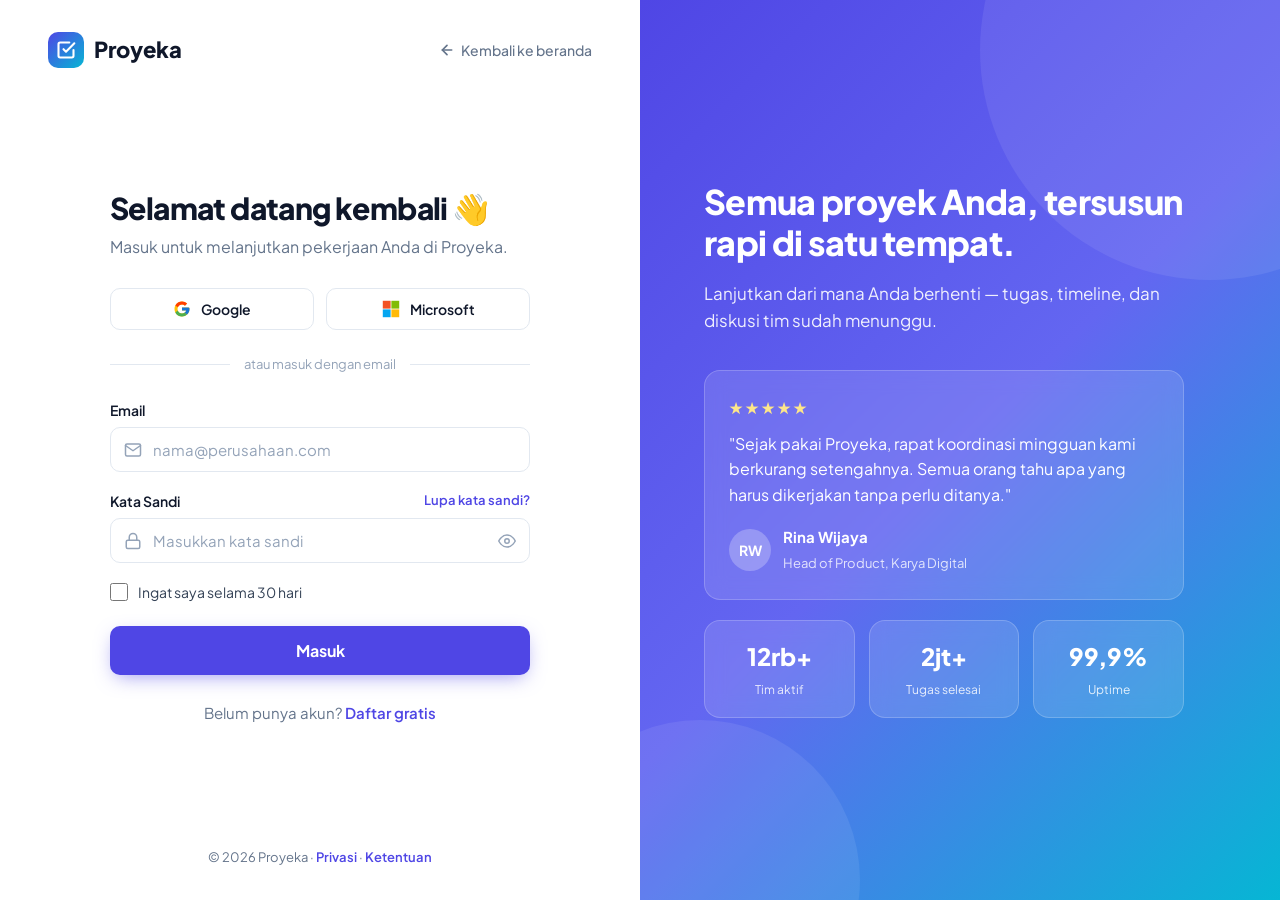
==== landing-page/login.html @ abaa0e89 "baru" ====
<!DOCTYPE html>
<html lang="id">
<head>
  <meta charset="UTF-8" />
  <meta name="viewport" content="width=device-width, initial-scale=1.0" />
  <title>Masuk — Proyeka</title>
  <meta name="description" content="Masuk ke akun Proyeka Anda untuk mengelola proyek dan tim." />
  <link rel="preconnect" href="https://fonts.googleapis.com" />
  <link rel="preconnect" href="https://fonts.gstatic.com" crossorigin />
  <link href="https://fonts.googleapis.com/css2?family=Plus+Jakarta+Sans:wght@400;500;600;700;800&display=swap" rel="stylesheet" />
  <link rel="stylesheet" href="auth.css" />
</head>
<body>
  <div class="auth">
    <!-- ================= FORM ================= -->
    <div class="auth-form-side">
      <div class="auth-top">
        <a href="index.html" class="logo" aria-label="Proyeka beranda">
          <div class="logo-mark">
            <svg width="20" height="20" viewBox="0 0 24 24" fill="none" stroke="#fff" stroke-width="2.5" stroke-linecap="round" stroke-linejoin="round"><path d="M9 11l3 3L22 4"/><path d="M21 12v7a2 2 0 0 1-2 2H5a2 2 0 0 1-2-2V5a2 2 0 0 1 2-2h11"/></svg>
          </div>
          Proyeka
        </a>
        <a href="index.html" class="back-link">
          <svg width="16" height="16" viewBox="0 0 24 24" fill="none" stroke="currentColor" stroke-width="2.5" stroke-linecap="round" stroke-linejoin="round"><line x1="19" y1="12" x2="5" y2="12"/><polyline points="12 19 5 12 12 5"/></svg>
          <span>Kembali ke beranda</span>
        </a>
      </div>

      <main class="auth-box">
        <h1>Selamat datang kembali 👋</h1>
        <p class="sub">Masuk untuk melanjutkan pekerjaan Anda di Proyeka.</p>

        <div class="sso">
          <button type="button" class="btn-sso" data-provider="Google">
            <svg width="18" height="18" viewBox="0 0 48 48"><path fill="#FFC107" d="M43.6 20.5H42V20H24v8h11.3C33.7 32.7 29.2 36 24 36c-6.6 0-12-5.4-12-12s5.4-12 12-12c3.1 0 5.8 1.2 7.9 3.1l5.7-5.7C34 6.1 29.3 4 24 4 12.9 4 4 12.9 4 24s8.9 20 20 20 20-8.9 20-20c0-1.3-.1-2.4-.4-3.5z"/><path fill="#FF3D00" d="M6.3 14.7l6.6 4.8C14.7 15.1 19 12 24 12c3.1 0 5.8 1.2 7.9 3.1l5.7-5.7C34 6.1 29.3 4 24 4 16.3 4 9.7 8.3 6.3 14.7z"/><path fill="#4CAF50" d="M24 44c5.2 0 9.9-2 13.4-5.2l-6.2-5.2C29.2 35.1 26.7 36 24 36c-5.2 0-9.6-3.3-11.3-8l-6.5 5C9.5 39.6 16.2 44 24 44z"/><path fill="#1976D2" d="M43.6 20.5H42V20H24v8h11.3c-.8 2.2-2.2 4.2-4.1 5.6l6.2 5.2C37 39.2 44 34 44 24c0-1.3-.1-2.4-.4-3.5z"/></svg>
            Google
          </button>
          <button type="button" class="btn-sso" data-provider="Microsoft">
            <svg width="18" height="18" viewBox="0 0 23 23"><path fill="#f35325" d="M1 1h10v10H1z"/><path fill="#81bc06" d="M12 1h10v10H12z"/><path fill="#05a6f0" d="M1 12h10v10H1z"/><path fill="#ffba08" d="M12 12h10v10H12z"/></svg>
            Microsoft
          </button>
        </div>

        <div class="divider">atau masuk dengan email</div>

        <div class="alert" id="alert" role="alert"></div>

        <form id="loginForm" novalidate>
          <div class="field" id="f-email">
            <label for="email">Email</label>
            <div class="input-wrap">
              <svg width="18" height="18" viewBox="0 0 24 24" fill="none" stroke="currentColor" stroke-width="2" stroke-linecap="round" stroke-linejoin="round"><path d="M4 4h16c1.1 0 2 .9 2 2v12c0 1.1-.9 2-2 2H4c-1.1 0-2-.9-2-2V6c0-1.1.9-2 2-2z"/><polyline points="22,6 12,13 2,6"/></svg>
              <input type="email" id="email" name="email" placeholder="nama@perusahaan.com" autocomplete="email" />
            </div>
            <div class="error">Masukkan alamat email yang valid.</div>
          </div>

          <div class="field" id="f-password">
            <label for="password">Kata Sandi <a href="#" id="forgotLink">Lupa kata sandi?</a></label>
            <div class="input-wrap has-toggle">
              <svg width="18" height="18" viewBox="0 0 24 24" fill="none" stroke="currentColor" stroke-width="2" stroke-linecap="round" stroke-linejoin="round"><rect x="3" y="11" width="18" height="11" rx="2"/><path d="M7 11V7a5 5 0 0 1 10 0v4"/></svg>
              <input type="password" id="password" name="password" placeholder="Masukkan kata sandi" autocomplete="current-password" />
              <button type="button" class="toggle-pass" aria-label="Tampilkan kata sandi" data-target="password">
                <svg width="18" height="18" viewBox="0 0 24 24" fill="none" stroke="currentColor" stroke-width="2" stroke-linecap="round" stroke-linejoin="round"><path d="M1 12s4-8 11-8 11 8 11 8-4 8-11 8-11-8-11-8z"/><circle cx="12" cy="12" r="3"/></svg>
              </button>
            </div>
            <div class="error">Kata sandi wajib diisi.</div>
          </div>

          <label class="check-row">
            <input type="checkbox" id="remember" name="remember" />
            Ingat saya selama 30 hari
          </label>

          <button type="submit" class="btn-submit" id="submitBtn">
            <span class="spinner"></span>
            <span class="label">Masuk</span>
          </button>
        </form>

        <p class="switch-auth">Belum punya akun? <a href="register.html">Daftar gratis</a></p>
      </main>

      <p class="legal">© <span id="year"></span> Proyeka · <a href="#">Privasi</a> · <a href="#">Ketentuan</a></p>
    </div>

    <!-- ================= VISUAL ================= -->
    <aside class="auth-visual" aria-hidden="true">
      <h2>Semua proyek Anda, tersusun rapi di satu tempat.</h2>
      <p>Lanjutkan dari mana Anda berhenti — tugas, timeline, dan diskusi tim sudah menunggu.</p>
      <div class="glass">
        <div class="stars">★★★★★</div>
        <blockquote>"Sejak pakai Proyeka, rapat koordinasi mingguan kami berkurang setengahnya. Semua orang tahu apa yang harus dikerjakan tanpa perlu ditanya."</blockquote>
        <div class="person">
          <div class="avatar">RW</div>
          <div><strong>Rina Wijaya</strong><small>Head of Product, Karya Digital</small></div>
        </div>
      </div>
      <div class="mini-stats">
        <div class="glass"><strong>12rb+</strong><span>Tim aktif</span></div>
        <div class="glass"><strong>2jt+</strong><span>Tugas selesai</span></div>
        <div class="glass"><strong>99,9%</strong><span>Uptime</span></div>
      </div>
    </aside>
  </div>

  <script>
    const EMAIL_RE = /^[^\s@]+@[^\s@]+\.[^\s@]+$/;
    const alertBox = document.getElementById('alert');

    function showAlert(type, text) {
      alertBox.className = 'alert show ' + type;
      alertBox.textContent = text;
    }
    function setInvalid(id, invalid) {
      document.getElementById(id).classList.toggle('invalid', invalid);
      return !invalid;
    }

    // Show/hide password
    document.querySelectorAll('.toggle-pass').forEach(btn => {
      btn.addEventListener('click', () => {
        const input = document.getElementById(btn.dataset.target);
        const show = input.type === 'password';
        input.type = show ? 'text' : 'password';
        btn.setAttribute('aria-label', show ? 'Sembunyikan kata sandi' : 'Tampilkan kata sandi');
        btn.style.color = show ? 'var(--primary)' : '';
      });
    });

    // Clear error while typing
    document.querySelectorAll('.field input').forEach(input => {
      input.addEventListener('input', () => input.closest('.field').classList.remove('invalid'));
    });

    // SSO (demo)
    document.querySelectorAll('.btn-sso').forEach(btn => {
      btn.addEventListener('click', () => showAlert('success', 'Mengarahkan ke login ' + btn.dataset.provider + '… (demo)'));
    });

    // Forgot password (demo)
    document.getElementById('forgotLink').addEventListener('click', e => {
      e.preventDefault();
      const email = document.getElementById('email').value.trim();
      if (!setInvalid('f-email', !EMAIL_RE.test(email))) {
        showAlert('danger', 'Isi email Anda terlebih dahulu untuk mereset kata sandi.');
        return;
      }
      showAlert('success', 'Link reset kata sandi telah dikirim ke ' + email + '.');
    });

    // Prefill email from query string (?email=...)
    const qsEmail = new URLSearchParams(location.search).get('email');
    if (qsEmail) document.getElementById('email').value = qsEmail;

    // Submit
    document.getElementById('loginForm').addEventListener('submit', e => {
      e.preventDefault();
      const email = document.getElementById('email').value.trim();
      const password = document.getElementById('password').value;

      const ok = [
        setInvalid('f-email', !EMAIL_RE.test(email)),
        setInvalid('f-password', password.length === 0),
      ].every(Boolean);
      if (!ok) { alertBox.className = 'alert'; return; }

      const btn = document.getElementById('submitBtn');
      btn.disabled = true;
      btn.classList.add('loading');
      btn.querySelector('.label').textContent = 'Memproses…';

      // Simulasi request ke server — ganti dengan fetch('/api/login', ...) di produksi
      setTimeout(() => {
        btn.disabled = false;
        btn.classList.remove('loading');
        btn.querySelector('.label').textContent = 'Masuk';
        showAlert('success', 'Berhasil masuk! Mengarahkan ke dashboard… (demo)');
      }, 1200);
    });

    document.getElementById('year').textContent = new Date().getFullYear();
  </script>
</body>
</html>
---- landing-page/auth.css ----
:root {
  --primary: #4f46e5;
  --primary-dark: #4338ca;
  --primary-light: #eef2ff;
  --accent: #06b6d4;
  --success: #10b981;
  --warning: #f59e0b;
  --danger: #ef4444;
  --dark: #0f172a;
  --text: #334155;
  --muted: #64748b;
  --border: #e2e8f0;
  --bg-soft: #f8fafc;
  --white: #ffffff;
  --shadow: 0 10px 30px -10px rgba(15, 23, 42, .15);
}

* { margin: 0; padding: 0; box-sizing: border-box; }
body {
  font-family: "Plus Jakarta Sans", system-ui, -apple-system, sans-serif;
  color: var(--text);
  background: var(--white);
  line-height: 1.6;
  -webkit-font-smoothing: antialiased;
}
a { color: var(--primary); text-decoration: none; font-weight: 600; }
a:hover { text-decoration: underline; }

.auth { display: grid; grid-template-columns: 1fr 1fr; min-height: 100vh; }

/* ---------- Form side ---------- */
.auth-form-side { display: flex; flex-direction: column; padding: 32px 48px; }
.auth-top { display: flex; justify-content: space-between; align-items: center; }
.logo { display: flex; align-items: center; gap: 10px; font-weight: 800; font-size: 22px; color: var(--dark); }
.logo:hover { text-decoration: none; }
.logo-mark {
  width: 36px; height: 36px; border-radius: 10px;
  background: linear-gradient(135deg, var(--primary), var(--accent));
  display: grid; place-items: center;
}
.back-link { font-size: 14px; color: var(--muted); font-weight: 500; display: inline-flex; align-items: center; gap: 6px; }
.back-link:hover { color: var(--primary); text-decoration: none; }

.auth-box { width: 100%; max-width: 420px; margin: auto; padding: 40px 0; }
.auth-box h1 { font-size: 30px; font-weight: 800; color: var(--dark); letter-spacing: -.02em; line-height: 1.2; }
.auth-box .sub { color: var(--muted); margin: 8px 0 28px; }

.sso { display: grid; grid-template-columns: 1fr 1fr; gap: 12px; }
.btn-sso {
  display: flex; align-items: center; justify-content: center; gap: 10px;
  padding: 11px; border: 1px solid var(--border); border-radius: 10px; background: var(--white);
  font-family: inherit; font-size: 14px; font-weight: 600; color: var(--dark); cursor: pointer; transition: all .2s;
}
.btn-sso:hover { border-color: #cbd5e1; background: var(--bg-soft); }

.divider { display: flex; align-items: center; gap: 14px; margin: 24px 0; color: #94a3b8; font-size: 13px; }
.divider::before, .divider::after { content: ""; flex: 1; height: 1px; background: var(--border); }

.field { margin-bottom: 18px; }
.field-row { display: grid; grid-template-columns: 1fr 1fr; gap: 14px; }
.field label { display: flex; justify-content: space-between; font-size: 14px; font-weight: 600; color: var(--dark); margin-bottom: 6px; }
.field label a { font-size: 13px; }
.input-wrap { position: relative; }
.input-wrap > svg { position: absolute; left: 14px; top: 50%; transform: translateY(-50%); color: #94a3b8; pointer-events: none; }
.field input {
  width: 100%; padding: 12px 14px 12px 42px; border: 1px solid var(--border); border-radius: 10px;
  font-family: inherit; font-size: 15px; color: var(--dark); background: var(--white); transition: border-color .2s, box-shadow .2s;
}
.field input::placeholder { color: #94a3b8; }
.field input:focus { outline: none; border-color: var(--primary); box-shadow: 0 0 0 4px rgba(79, 70, 229, .12); }
.field.invalid input { border-color: var(--danger); }
.field.invalid input:focus { box-shadow: 0 0 0 4px rgba(239, 68, 68, .12); }
.error { display: none; font-size: 13px; color: var(--danger); margin-top: 6px; font-weight: 500; }
.field.invalid .error { display: block; }

.toggle-pass {
  position: absolute; right: 8px; top: 50%; transform: translateY(-50%);
  background: none; border: none; cursor: pointer; color: #94a3b8; padding: 6px; border-radius: 6px; display: grid;
}
.toggle-pass:hover { color: var(--dark); }
.has-toggle input { padding-right: 44px; }

.strength { display: grid; grid-template-columns: repeat(4, 1fr); gap: 6px; margin-top: 10px; }
.strength span { height: 4px; border-radius: 999px; background: var(--border); transition: background .25s; }
.strength-label { font-size: 12px; color: var(--muted); margin-top: 6px; font-weight: 500; }

.check-row { display: flex; align-items: flex-start; gap: 10px; font-size: 14px; margin-bottom: 22px; cursor: pointer; }
.check-row input { width: 18px; height: 18px; accent-color: var(--primary); margin-top: 2px; flex-shrink: 0; cursor: pointer; }
.check-row.invalid { color: var(--danger); }

.btn-submit {
  width: 100%; padding: 14px; border: none; border-radius: 10px; cursor: pointer;
  background: var(--primary); color: var(--white); font-family: inherit; font-size: 16px; font-weight: 700;
  box-shadow: 0 6px 20px -6px rgba(79, 70, 229, .6); transition: all .2s;
  display: flex; align-items: center; justify-content: center; gap: 10px;
}
.btn-submit:hover { background: var(--primary-dark); }
.btn-submit:disabled { opacity: .7; cursor: wait; }
.spinner { width: 18px; height: 18px; border: 2px solid rgba(255, 255, 255, .4); border-top-color: var(--white); border-radius: 50%; animation: spin .7s linear infinite; display: none; }
.loading .spinner { display: block; }
@keyframes spin { to { transform: rotate(360deg); } }

.alert { display: none; padding: 12px 14px; border-radius: 10px; font-size: 14px; font-weight: 500; margin-bottom: 20px; }
.alert.show { display: block; }
.alert.success { background: #ecfdf5; color: #047857; border: 1px solid #a7f3d0; }
.alert.danger { background: #fef2f2; color: #b91c1c; border: 1px solid #fecaca; }

.switch-auth { text-align: center; margin-top: 26px; font-size: 15px; color: var(--muted); }
.legal { font-size: 13px; color: var(--muted); text-align: center; }

/* ---------- Visual side ---------- */
.auth-visual {
  position: relative; overflow: hidden; color: var(--white);
  background: linear-gradient(135deg, var(--primary) 0%, #6366f1 50%, var(--accent) 100%);
  display: flex; flex-direction: column; justify-content: center; padding: 64px;
}
.auth-visual::before, .auth-visual::after { content: ""; position: absolute; border-radius: 50%; background: rgba(255, 255, 255, .08); }
.auth-visual::before { width: 460px; height: 460px; top: -180px; right: -160px; }
.auth-visual::after { width: 320px; height: 320px; bottom: -140px; left: -100px; }
.auth-visual > * { position: relative; z-index: 1; max-width: 480px; }
.auth-visual h2 { font-size: 34px; font-weight: 800; line-height: 1.2; letter-spacing: -.02em; margin-bottom: 16px; }
.auth-visual > p { font-size: 17px; opacity: .9; margin-bottom: 36px; }

.glass { background: rgba(255, 255, 255, .12); border: 1px solid rgba(255, 255, 255, .2); backdrop-filter: blur(10px); border-radius: 16px; padding: 24px; }
.glass blockquote { font-size: 16px; line-height: 1.6; margin: 10px 0 18px; }
.stars { color: #fde68a; letter-spacing: 2px; }
.person { display: flex; align-items: center; gap: 12px; }
.avatar { width: 42px; height: 42px; border-radius: 50%; display: grid; place-items: center; font-weight: 700; font-size: 14px; background: rgba(255, 255, 255, .25); }
.person strong { display: block; font-size: 15px; }
.person small { opacity: .8; font-size: 13px; }

.benefits { list-style: none; display: grid; gap: 16px; margin-bottom: 36px; }
.benefits li { display: flex; gap: 14px; align-items: flex-start; }
.benefits .ico { flex-shrink: 0; width: 36px; height: 36px; border-radius: 10px; background: rgba(255, 255, 255, .18); display: grid; place-items: center; }
.benefits strong { display: block; }
.benefits span { font-size: 14px; opacity: .85; }

.mini-stats { display: grid; grid-template-columns: repeat(3, 1fr); gap: 14px; margin-top: 20px; }
.mini-stats div { text-align: center; padding: 16px 8px; }
.mini-stats strong { display: block; font-size: 24px; font-weight: 800; }
.mini-stats span { font-size: 12px; opacity: .85; }

/* ---------- Responsive ---------- */
@media (max-width: 960px) {
  .auth { grid-template-columns: 1fr; }
  .auth-visual { display: none; }
  .auth-form-side { padding: 24px; }
}
@media (max-width: 480px) {
  .sso, .field-row { grid-template-columns: 1fr; gap: 0; }
  .sso { gap: 10px; }
  .auth-box h1 { font-size: 26px; }
  .back-link span { display: none; }
}
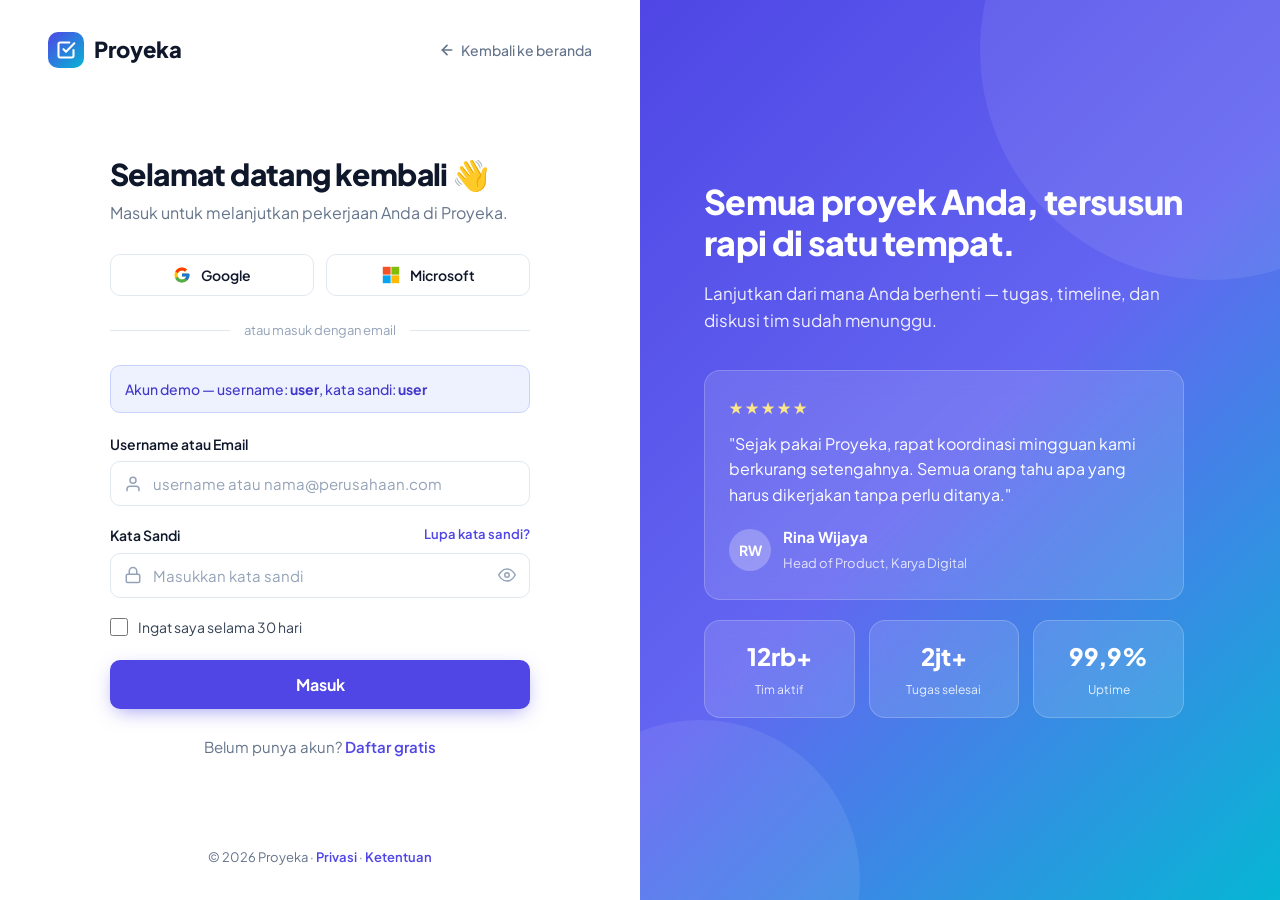
==== commit 1542be93: "tambah profile" ====
--- a/landing-page/login.html
+++ b/landing-page/login.html
@@ -47,13 +47,15 @@
         <div class="alert" id="alert" role="alert"></div>
 
         <form id="loginForm" novalidate>
+          <div class="alert info show">Akun demo — username: <strong>user</strong>, kata sandi: <strong>user</strong></div>
+
           <div class="field" id="f-email">
-            <label for="email">Email</label>
+            <label for="email">Username atau Email</label>
             <div class="input-wrap">
-              <svg width="18" height="18" viewBox="0 0 24 24" fill="none" stroke="currentColor" stroke-width="2" stroke-linecap="round" stroke-linejoin="round"><path d="M4 4h16c1.1 0 2 .9 2 2v12c0 1.1-.9 2-2 2H4c-1.1 0-2-.9-2-2V6c0-1.1.9-2 2-2z"/><polyline points="22,6 12,13 2,6"/></svg>
-              <input type="email" id="email" name="email" placeholder="nama@perusahaan.com" autocomplete="email" />
+              <svg width="18" height="18" viewBox="0 0 24 24" fill="none" stroke="currentColor" stroke-width="2" stroke-linecap="round" stroke-linejoin="round"><path d="M20 21v-2a4 4 0 0 0-4-4H8a4 4 0 0 0-4 4v2"/><circle cx="12" cy="7" r="4"/></svg>
+              <input type="text" id="email" name="username" placeholder="username atau nama@perusahaan.com" autocomplete="username" autocapitalize="none" spellcheck="false" />
             </div>
-            <div class="error">Masukkan alamat email yang valid.</div>
+            <div class="error">Username atau email wajib diisi.</div>
           </div>
 
           <div class="field" id="f-password">
@@ -105,7 +107,11 @@
     </aside>
   </div>
 
+  <script src="auth.js"></script>
   <script>
+    // Sudah login? Langsung ke halaman akun
+    if (Auth.current()) location.replace('akun.html');
+
     const EMAIL_RE = /^[^\s@]+@[^\s@]+\.[^\s@]+$/;
     const alertBox = document.getElementById('alert');
 
@@ -157,11 +163,12 @@
     // Submit
     document.getElementById('loginForm').addEventListener('submit', e => {
       e.preventDefault();
-      const email = document.getElementById('email').value.trim();
+      const identifier = document.getElementById('email').value.trim();
       const password = document.getElementById('password').value;
+      const remember = document.getElementById('remember').checked;
 
       const ok = [
-        setInvalid('f-email', !EMAIL_RE.test(email)),
+        setInvalid('f-email', identifier.length === 0),
         setInvalid('f-password', password.length === 0),
       ].every(Boolean);
       if (!ok) { alertBox.className = 'alert'; return; }
@@ -173,11 +180,17 @@
 
       // Simulasi request ke server — ganti dengan fetch('/api/login', ...) di produksi
       setTimeout(() => {
+        if (Auth.login(identifier, password, remember)) {
+          showAlert('success', 'Berhasil masuk! Mengarahkan ke halaman akun Anda…');
+          setTimeout(() => location.replace('akun.html'), 600);
+          return;
+        }
         btn.disabled = false;
         btn.classList.remove('loading');
         btn.querySelector('.label').textContent = 'Masuk';
-        showAlert('success', 'Berhasil masuk! Mengarahkan ke dashboard… (demo)');
-      }, 1200);
+        document.getElementById('password').value = '';
+        showAlert('danger', 'Username/email atau kata sandi salah. Silakan coba lagi.');
+      }, 800);
     });
 
     document.getElementById('year').textContent = new Date().getFullYear();
--- a/landing-page/auth.css
+++ b/landing-page/auth.css
@@ -152,3 +152,5 @@
   .auth-box h1 { font-size: 26px; }
   .back-link span { display: none; }
 }
+
+.alert.info { background: var(--primary-light); color: var(--primary-dark); border: 1px solid #c7d2fe; }
